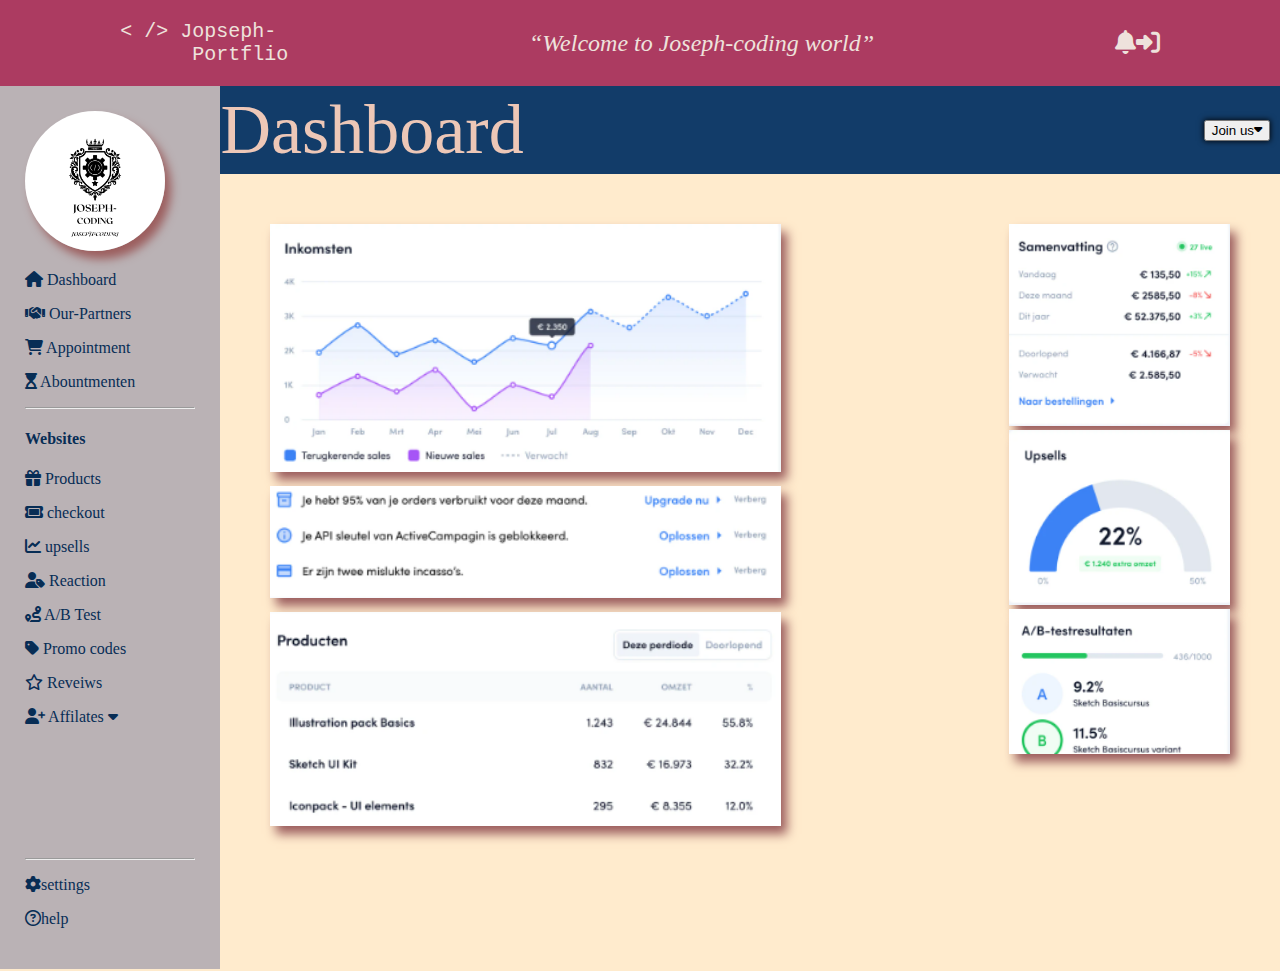
==== index.html @ 7c288559 "Add files via upload" ====
<!DOCTYPE html>
<html lang="en">
<!-- head starts here -->

<head>
    <meta charset="UTF-8">
    <meta name="viewport" content="width=device-width, initial-scale=1.0">
    <!-- TITLE OF WEBSITE -->
    <title>JOSEPH WEB-Portfolio</title>
    <!-- stylyling sheets link -->
    <link rel="stylesheet" href="style.css">
    <link rel="stylesheet" href="https://cdnjs.cloudflare.com/ajax/libs/font-awesome/6.5.1/css/all.min.css">
    <link rel="preconnect" href="https://fonts.googleapis.com">
    <link rel="preconnect" href="https://fonts.gstatic.com" crossorigin>
    <link href="https://fonts.googleapis.com/css2?family=Nova+Square&display=swap" rel="stylesheet">
</head>
<!-- body beigns here -->

<body>
    <!-- header beigns here -->
    <header class="header">

        <pre>&lt; /&gt; Jopseph-
      Portflio</pre>

        <i><q>Welcome to Joseph-coding world</q></i>
        <section><i class="fa-solid fa-bell"></i><i class="fa-solid fa-right-to-bracket"></i></section>


    </header>
    <!-- navigation bar beigns here -->
    <nav class="nav">

        Dashboard
        <button class="button" type="submit">Join us <i class="fa-solid fa-caret-down"></i> </button>
    </nav>
    <!-- side pannel beigns here  -->
    <aside>
        <img style="border-radius: 50%;" width="140px" src="./assets/Logo.png" alt="Profile Pic 404 ">
        <p> <i class="fa-solid fa-house"></i> Dashboard</p>
        <p> <i class="fa-solid fa-handshake"></i> Our-Partners</p>
        <p><i class="fa-solid fa-cart-shopping"></i> Appointment</p>
        <p><i class="fa-solid fa-hourglass-start"></i> Abountmenten</p>
        <hr>
        <h4>Websites</h4>
        <p><i class="fa-solid fa-gift"></i> Products</p>
        <p><i class="fa-solid fa-ticket"></i> checkout</p>
        <p><i class="fa-solid fa-chart-line"></i> upsells</p>
        <p><i class="fa-solid fa-user-tag"></i> Reaction</p>
        <p><i class="fa-solid fa-route"></i> A/B Test</p>
        <p><i class="fa-solid fa-tag"></i> Promo codes</p>
        <p><i class="fa-regular fa-star"></i> Reveiws</p>
        <p><i class="fa-solid fa-user-plus"></i> Affilates <i class="fa-solid fa-caret-down"></i></p>
        <br><br><br><br><br><br>
        <hr>
        <p><i class="fa-solid fa-gear"></i>settings</p>
        <p> <i class="fa-regular fa-circle-question"></i>help</p>
    </aside>
    <!-- main tag beigns here -->
    <main>
        <div class="chart"><img width="80%" src="./assets/chart.png" alt="404 chart not found"></div>
        <div class="apis"><img width="80%" src="./assets/api.png" alt="404 apis not found"></div>
        <div class="productivity"><img width="80%" src="./assets/productivity.png" alt="productivity 404"></div>
    </main>
    <!-- article beigns here -->
    <article>
        <div class="sells"><img width="100%" src="./assets/sells.png" alt="404 sell not found"></div>
        <div class="scale"><img width="100%" src="./assets/scale.png" alt="404 scale not found"></div>
        <div class="abtesting"><img width="100%" src="./assets/abtesting.png" alt="abtesting 404 not found"></div>
    </article>

</body>


</html>
---- style.css ----
/*  body tags whole implmentation*/
body {
    margin: 0;
    padding: 0;
    background-color: blanchedalmond;
    display: grid;
    grid-template-columns: auto auto auto auto auto auto auto auto;
    grid-template-rows: auto auto auto auto auto auto auto auto;

}

/* header class starts here */
.header {
    grid-column: 1/11;
    grid-row: 1/4;
    font-size: x-large;
    background-color: #AC3B61;
    color: #EEE2DC;
    display: flex;
    justify-content: space-around;
    align-items: center;

}

/* navigation bar starts here */
.nav {
    display: flex;
    justify-content: space-between;
    align-items: center;
    padding-right: 10px;
    grid-column: 2/11;
    background-color: #123C69;
    color: #EDC7B7;
    font-size: 70px;

}

/* button class inside navigation bar */
.button {
    box-shadow: 0px 0px 6px;
    display: flex;
    justify-content: center;
    font-family: sans-serif;

}

/* asside pannel */
aside {
    grid-column: 1/2;
    grid-row: 4/16;
    background-color: #BAB2B5;
    color: #072d55;
    padding: 25px;

}
/* hover property on a asside pannel */
aside>p:hover {
    box-shadow: 0px 4px 8px 10px #AC3B61;
    background-color: #EDC7B7;
}
/* main tag */
main {
    grid-column: 2/10;
    grid-row: 5/16;
    gap: 10px;
    display: flex;
    flex-direction: column;
    padding: 50px;
}

/* article start here  */
article {
    grid-column: 10/11;
    grid-row: 5/16;
    display: flex;
    display: flex;
    flex-direction: column;
    padding: 50px;
}

/* images inside a article tag */
img {
    box-shadow: 6px 8px 10px rgb(156, 94, 94);
}
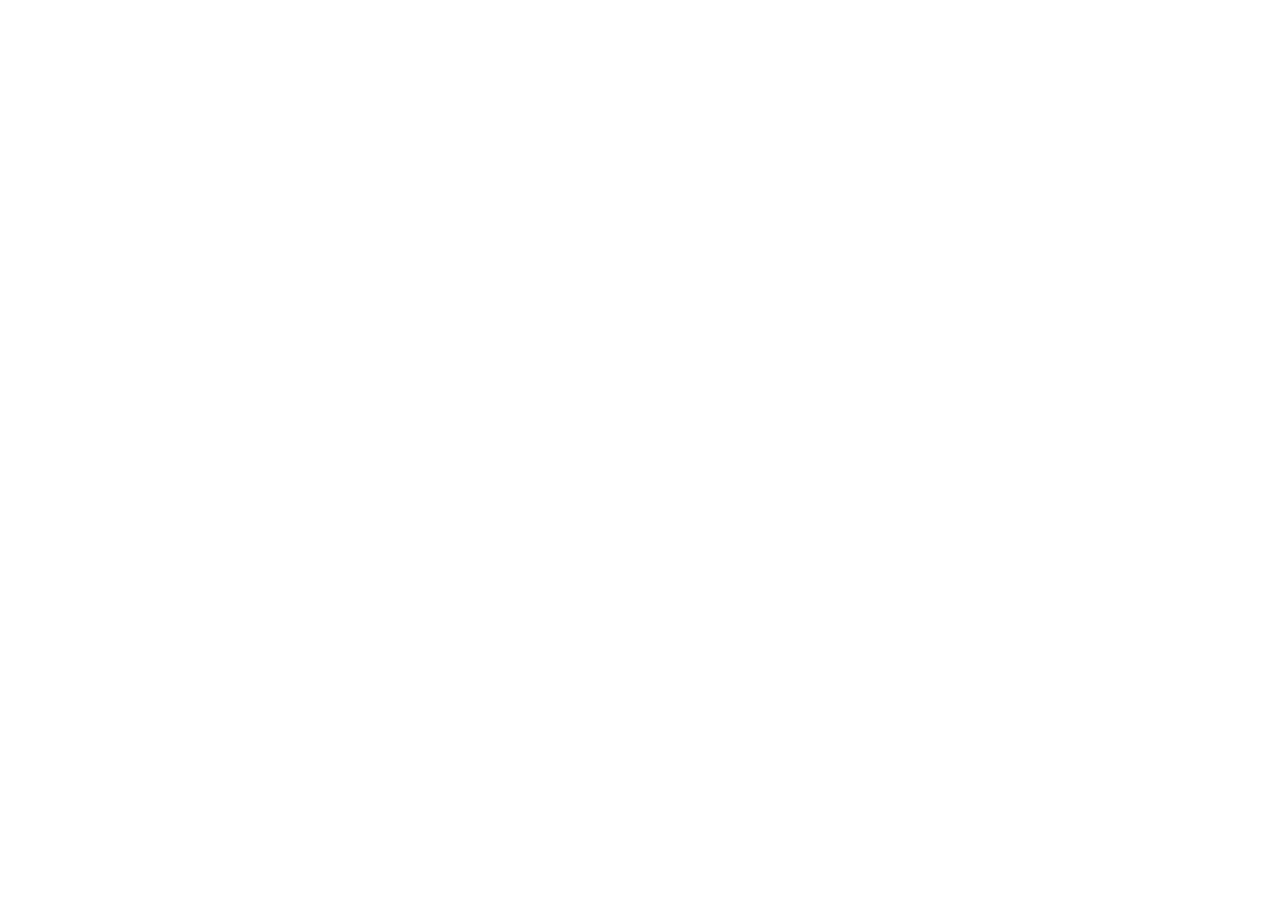
==== commit 89960c4c: "Add files via upload" ====
--- a/index.html
+++ b/index.html
@@ -1,75 +1,32 @@
 <!DOCTYPE html>
 <html lang="en">
-<!-- head starts here -->
 
 <head>
     <meta charset="UTF-8">
     <meta name="viewport" content="width=device-width, initial-scale=1.0">
-    <!-- TITLE OF WEBSITE -->
-    <title>JOSEPH WEB-Portfolio</title>
-    <!-- stylyling sheets link -->
+    <title>facebook</title>
+    <link rel="stylesheet" href="https://cdnjs.cloudflare.com/ajax/libs/font-awesome/6.5.1/css/all.min.css"
+        integrity="sha512-DTOQO9RWCH3ppGqcWaEA1BIZOC6xxalwEsw9c2QQeAIftl+Vegovlnee1c9QX4TctnWMn13TZye+giMm8e2LwA=="
+        crossorigin="anonymous" referrerpolicy="no-referrer" />
+
     <link rel="stylesheet" href="style.css">
-    <link rel="stylesheet" href="https://cdnjs.cloudflare.com/ajax/libs/font-awesome/6.5.1/css/all.min.css">
-    <link rel="preconnect" href="https://fonts.googleapis.com">
-    <link rel="preconnect" href="https://fonts.gstatic.com" crossorigin>
-    <link href="https://fonts.googleapis.com/css2?family=Nova+Square&display=swap" rel="stylesheet">
+    <!---->
+    <link rel="shortcut icon" href="./fb.PNG" type="image/x-icon">
 </head>
-<!-- body beigns here -->
 
 <body>
-    <!-- header beigns here -->
-    <header class="header">
+    
 
-        <pre>&lt; /&gt; Jopseph-
-      Portflio</pre>
-
-        <i><q>Welcome to Joseph-coding world</q></i>
-        <section><i class="fa-solid fa-bell"></i><i class="fa-solid fa-right-to-bracket"></i></section>
-
-
-    </header>
-    <!-- navigation bar beigns here -->
-    <nav class="nav">
-
-        Dashboard
-        <button class="button" type="submit">Join us <i class="fa-solid fa-caret-down"></i> </button>
-    </nav>
-    <!-- side pannel beigns here  -->
-    <aside>
-        <img style="border-radius: 50%;" width="140px" src="./assets/Logo.png" alt="Profile Pic 404 ">
-        <p> <i class="fa-solid fa-house"></i> Dashboard</p>
-        <p> <i class="fa-solid fa-handshake"></i> Our-Partners</p>
-        <p><i class="fa-solid fa-cart-shopping"></i> Appointment</p>
-        <p><i class="fa-solid fa-hourglass-start"></i> Abountmenten</p>
-        <hr>
-        <h4>Websites</h4>
-        <p><i class="fa-solid fa-gift"></i> Products</p>
-        <p><i class="fa-solid fa-ticket"></i> checkout</p>
-        <p><i class="fa-solid fa-chart-line"></i> upsells</p>
-        <p><i class="fa-solid fa-user-tag"></i> Reaction</p>
-        <p><i class="fa-solid fa-route"></i> A/B Test</p>
-        <p><i class="fa-solid fa-tag"></i> Promo codes</p>
-        <p><i class="fa-regular fa-star"></i> Reveiws</p>
-        <p><i class="fa-solid fa-user-plus"></i> Affilates <i class="fa-solid fa-caret-down"></i></p>
-        <br><br><br><br><br><br>
-        <hr>
-        <p><i class="fa-solid fa-gear"></i>settings</p>
-        <p> <i class="fa-regular fa-circle-question"></i>help</p>
-    </aside>
-    <!-- main tag beigns here -->
-    <main>
-        <div class="chart"><img width="80%" src="./assets/chart.png" alt="404 chart not found"></div>
-        <div class="apis"><img width="80%" src="./assets/api.png" alt="404 apis not found"></div>
-        <div class="productivity"><img width="80%" src="./assets/productivity.png" alt="productivity 404"></div>
-    </main>
-    <!-- article beigns here -->
-    <article>
-        <div class="sells"><img width="100%" src="./assets/sells.png" alt="404 sell not found"></div>
-        <div class="scale"><img width="100%" src="./assets/scale.png" alt="404 scale not found"></div>
-        <div class="abtesting"><img width="100%" src="./assets/abtesting.png" alt="abtesting 404 not found"></div>
-    </article>
-
+    <!-- container -->
+    <div>
+        <i style="color: #fff;" class="fa-solid fa-house"></i>
+        <i style="color: #fff;" class="fa-solid fa-magnifying-glass"></i>
+        <i style="color: #fff;" class="fa-regular fa-compass"></i>
+        <i style="color: #fff;" class="fa-solid fa-photo-film"></i>
+        <i style="color: #fff;" class="fa-solid fa-message"></i>
+        <i style="color: #fff;" class="fa-regular fa-heart"></i>
+        <i style="color: #fff;" class="fa-regular fa-square-plus"></i>
+        <i style="color: #fff;" class="fa-solid fa-bars"></i></div>
 </body>
 
-
 </html>